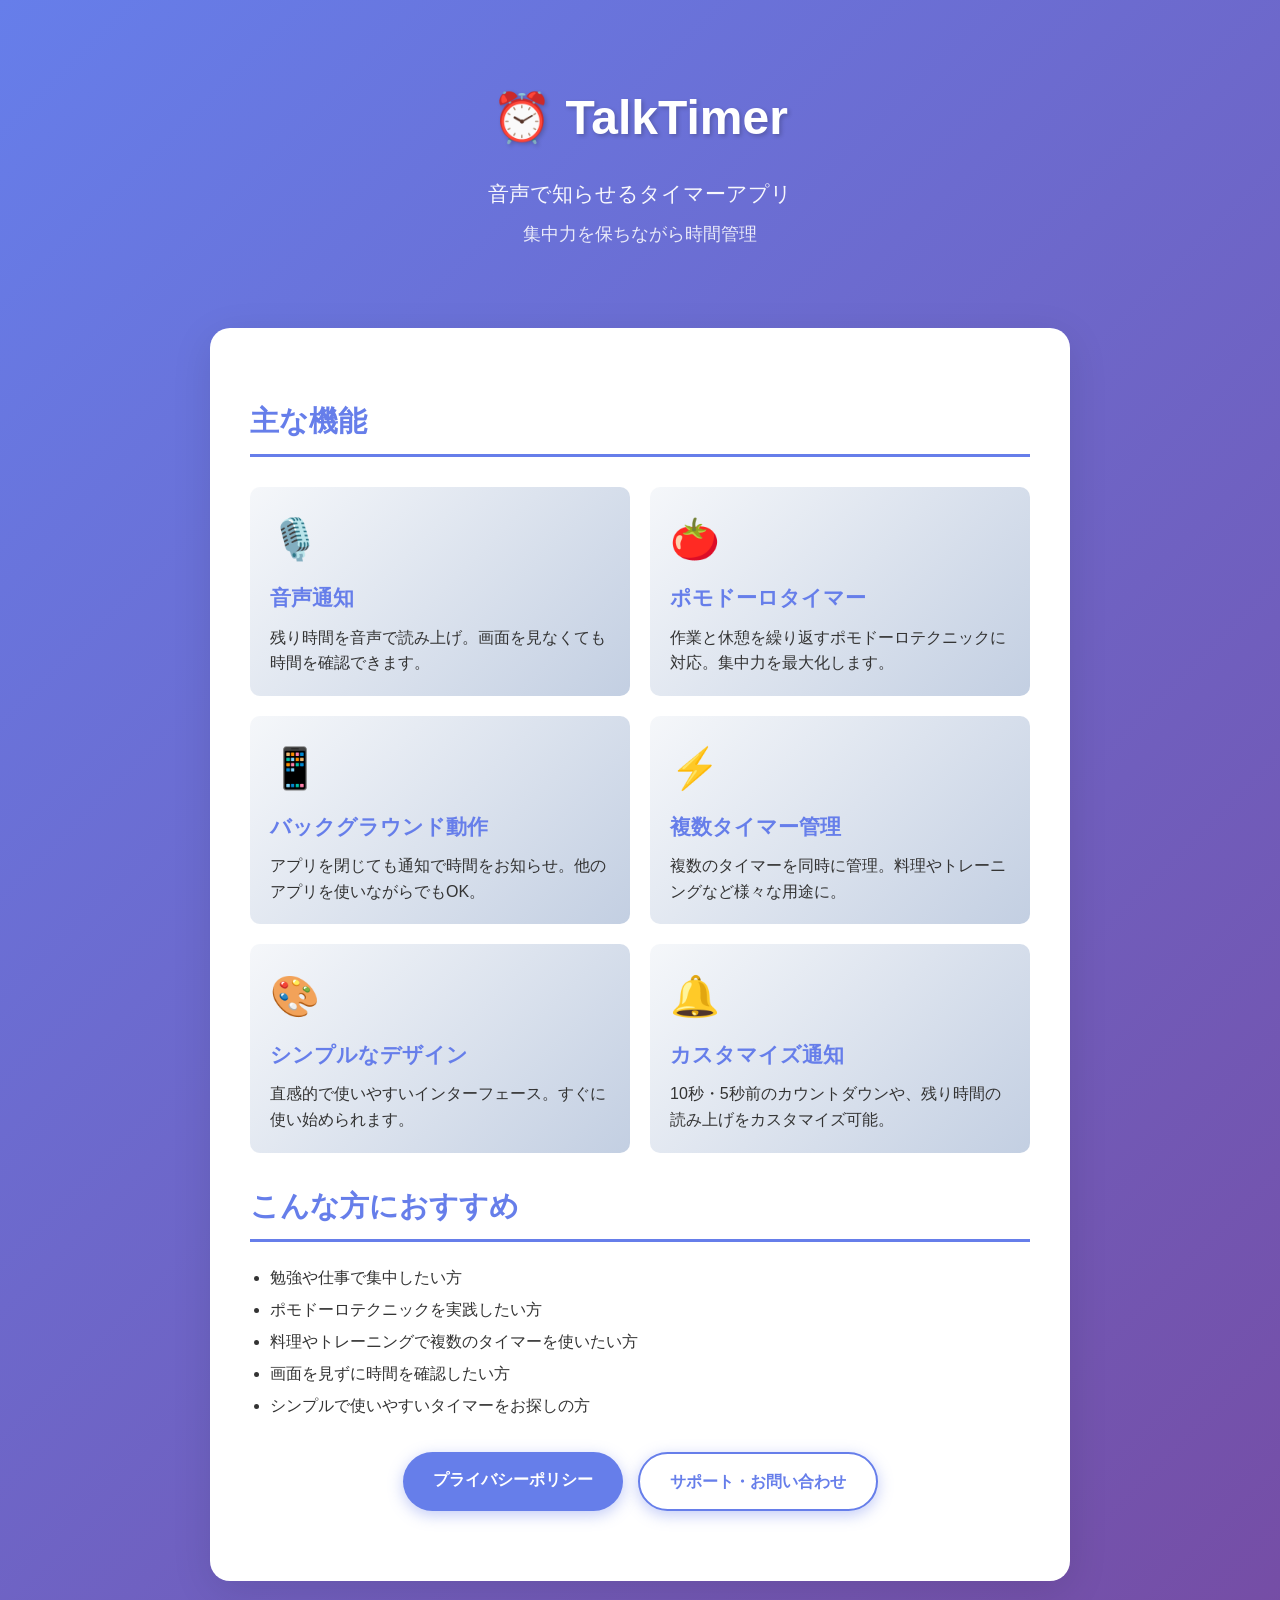
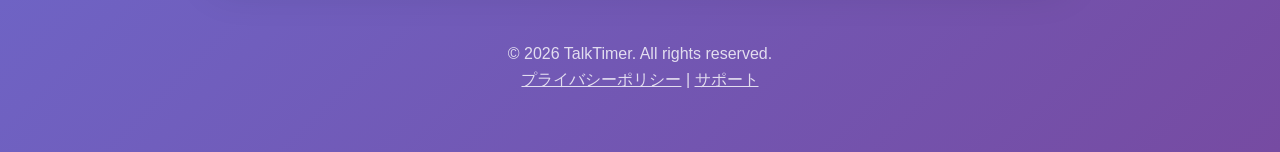
==== index.html @ 782fad0d "Initial commit" ====
<!DOCTYPE html>
<html lang="ja">

<head>
    <meta charset="UTF-8">
    <meta name="viewport" content="width=device-width, initial-scale=1.0">
    <title>TalkTimer - 音声タイマーアプリ</title>
    <style>
        * {
            margin: 0;
            padding: 0;
            box-sizing: border-box;
        }

        body {
            font-family: -apple-system, BlinkMacSystemFont, 'Segoe UI', 'Hiragino Sans', 'Hiragino Kaku Gothic ProN', Meiryo, sans-serif;
            line-height: 1.6;
            color: #333;
            background: linear-gradient(135deg, #667eea 0%, #764ba2 100%);
            min-height: 100vh;
        }

        .container {
            max-width: 900px;
            margin: 0 auto;
            padding: 20px;
        }

        header {
            text-align: center;
            padding: 60px 20px;
            color: white;
        }

        h1 {
            font-size: 3em;
            margin-bottom: 20px;
            text-shadow: 2px 2px 4px rgba(0, 0, 0, 0.2);
        }

        .tagline {
            font-size: 1.3em;
            opacity: 0.95;
            margin-bottom: 10px;
        }

        .subtitle {
            font-size: 1.1em;
            opacity: 0.85;
        }

        .content {
            background: white;
            border-radius: 20px;
            padding: 40px;
            margin: 20px 0;
            box-shadow: 0 10px 40px rgba(0, 0, 0, 0.1);
        }

        h2 {
            color: #667eea;
            margin: 30px 0 20px 0;
            font-size: 1.8em;
            border-bottom: 3px solid #667eea;
            padding-bottom: 10px;
        }

        .features {
            display: grid;
            grid-template-columns: repeat(auto-fit, minmax(250px, 1fr));
            gap: 20px;
            margin: 30px 0;
        }

        .feature {
            padding: 20px;
            border-radius: 10px;
            background: linear-gradient(135deg, #f5f7fa 0%, #c3cfe2 100%);
        }

        .feature h3 {
            color: #667eea;
            margin-bottom: 10px;
            font-size: 1.3em;
        }

        .feature-icon {
            font-size: 2.5em;
            margin-bottom: 10px;
        }

        .buttons {
            display: flex;
            gap: 15px;
            justify-content: center;
            flex-wrap: wrap;
            margin: 30px 0;
        }

        .button {
            display: inline-block;
            padding: 15px 30px;
            background: #667eea;
            color: white;
            text-decoration: none;
            border-radius: 50px;
            font-weight: bold;
            transition: all 0.3s;
            box-shadow: 0 4px 15px rgba(102, 126, 234, 0.4);
        }

        .button:hover {
            background: #764ba2;
            transform: translateY(-2px);
            box-shadow: 0 6px 20px rgba(102, 126, 234, 0.6);
        }

        .button.secondary {
            background: white;
            color: #667eea;
            border: 2px solid #667eea;
        }

        .button.secondary:hover {
            background: #667eea;
            color: white;
        }

        footer {
            text-align: center;
            padding: 40px 20px;
            color: white;
            opacity: 0.8;
        }

        footer a {
            color: white;
            text-decoration: underline;
        }

        @media (max-width: 600px) {
            h1 {
                font-size: 2em;
            }

            .content {
                padding: 20px;
            }

            .features {
                grid-template-columns: 1fr;
            }
        }
    </style>
</head>

<body>
    <div class="container">
        <header>
            <h1>⏰ TalkTimer</h1>
            <p class="tagline">音声で知らせるタイマーアプリ</p>
            <p class="subtitle">集中力を保ちながら時間管理</p>
        </header>

        <div class="content">
            <h2>主な機能</h2>
            <div class="features">
                <div class="feature">
                    <div class="feature-icon">🎙️</div>
                    <h3>音声通知</h3>
                    <p>残り時間を音声で読み上げ。画面を見なくても時間を確認できます。</p>
                </div>

                <div class="feature">
                    <div class="feature-icon">🍅</div>
                    <h3>ポモドーロタイマー</h3>
                    <p>作業と休憩を繰り返すポモドーロテクニックに対応。集中力を最大化します。</p>
                </div>

                <div class="feature">
                    <div class="feature-icon">📱</div>
                    <h3>バックグラウンド動作</h3>
                    <p>アプリを閉じても通知で時間をお知らせ。他のアプリを使いながらでもOK。</p>
                </div>

                <div class="feature">
                    <div class="feature-icon">⚡</div>
                    <h3>複数タイマー管理</h3>
                    <p>複数のタイマーを同時に管理。料理やトレーニングなど様々な用途に。</p>
                </div>

                <div class="feature">
                    <div class="feature-icon">🎨</div>
                    <h3>シンプルなデザイン</h3>
                    <p>直感的で使いやすいインターフェース。すぐに使い始められます。</p>
                </div>

                <div class="feature">
                    <div class="feature-icon">🔔</div>
                    <h3>カスタマイズ通知</h3>
                    <p>10秒・5秒前のカウントダウンや、残り時間の読み上げをカスタマイズ可能。</p>
                </div>
            </div>

            <h2>こんな方におすすめ</h2>
            <ul style="margin-left: 20px; line-height: 2;">
                <li>勉強や仕事で集中したい方</li>
                <li>ポモドーロテクニックを実践したい方</li>
                <li>料理やトレーニングで複数のタイマーを使いたい方</li>
                <li>画面を見ずに時間を確認したい方</li>
                <li>シンプルで使いやすいタイマーをお探しの方</li>
            </ul>

            <div class="buttons">
                <a href="privacy-policy.html" class="button">プライバシーポリシー</a>
                <a href="support.html" class="button secondary">サポート・お問い合わせ</a>
            </div>
        </div>

        <footer>
            <p>&copy; 2026 TalkTimer. All rights reserved.</p>
            <p><a href="privacy-policy.html">プライバシーポリシー</a> | <a href="support.html">サポート</a></p>
        </footer>
    </div>
</body>

</html>
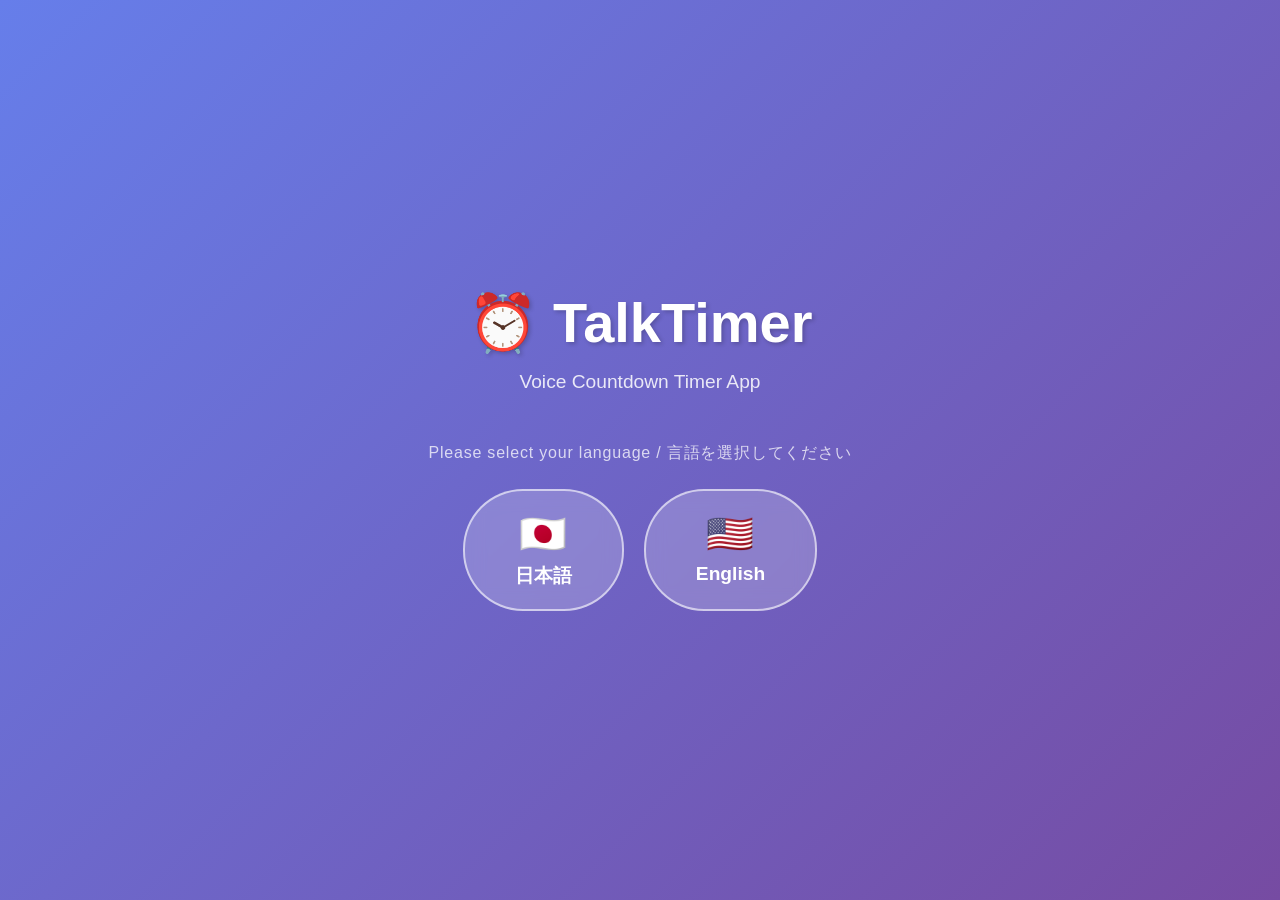
==== commit 5c960ff1: "一旦保存" ====
--- a/index.html
+++ b/index.html
@@ -1,10 +1,10 @@
 <!DOCTYPE html>
-<html lang="ja">
+<html lang="en">
 
 <head>
     <meta charset="UTF-8">
     <meta name="viewport" content="width=device-width, initial-scale=1.0">
-    <title>TalkTimer - 音声タイマーアプリ</title>
+    <title>TalkTimer</title>
     <style>
         * {
             margin: 0;
@@ -13,214 +13,89 @@
         }
 
         body {
-            font-family: -apple-system, BlinkMacSystemFont, 'Segoe UI', 'Hiragino Sans', 'Hiragino Kaku Gothic ProN', Meiryo, sans-serif;
-            line-height: 1.6;
-            color: #333;
+            font-family: -apple-system, BlinkMacSystemFont, 'Segoe UI', sans-serif;
             background: linear-gradient(135deg, #667eea 0%, #764ba2 100%);
             min-height: 100vh;
+            display: flex;
+            align-items: center;
+            justify-content: center;
         }
 
         .container {
-            max-width: 900px;
-            margin: 0 auto;
-            padding: 20px;
-        }
-
-        header {
             text-align: center;
-            padding: 60px 20px;
             color: white;
+            padding: 40px 20px;
         }
 
         h1 {
-            font-size: 3em;
-            margin-bottom: 20px;
+            font-size: 3.5em;
+            margin-bottom: 15px;
             text-shadow: 2px 2px 4px rgba(0, 0, 0, 0.2);
         }
 
-        .tagline {
-            font-size: 1.3em;
-            opacity: 0.95;
-            margin-bottom: 10px;
+        .subtitle {
+            font-size: 1.2em;
+            opacity: 0.85;
+            margin-bottom: 50px;
         }
 
-        .subtitle {
-            font-size: 1.1em;
-            opacity: 0.85;
+        .lang-label {
+            font-size: 1em;
+            opacity: 0.75;
+            margin-bottom: 25px;
+            letter-spacing: 0.05em;
         }
 
-        .content {
-            background: white;
-            border-radius: 20px;
-            padding: 40px;
-            margin: 20px 0;
-            box-shadow: 0 10px 40px rgba(0, 0, 0, 0.1);
+        .lang-buttons {
+            display: flex;
+            gap: 20px;
+            justify-content: center;
+            flex-wrap: wrap;
         }
 
-        h2 {
-            color: #667eea;
-            margin: 30px 0 20px 0;
-            font-size: 1.8em;
-            border-bottom: 3px solid #667eea;
-            padding-bottom: 10px;
+        .lang-button {
+            display: inline-block;
+            padding: 20px 50px;
+            background: rgba(255, 255, 255, 0.2);
+            color: white;
+            text-decoration: none;
+            border-radius: 60px;
+            font-size: 1.2em;
+            font-weight: bold;
+            border: 2px solid rgba(255, 255, 255, 0.6);
+            backdrop-filter: blur(10px);
+            transition: all 0.3s;
         }
 
-        .features {
-            display: grid;
-            grid-template-columns: repeat(auto-fit, minmax(250px, 1fr));
-            gap: 20px;
-            margin: 30px 0;
+        .lang-button:hover {
+            background: rgba(255, 255, 255, 0.35);
+            transform: translateY(-2px);
+            box-shadow: 0 8px 25px rgba(0, 0, 0, 0.2);
         }
 
-        .feature {
-            padding: 20px;
-            border-radius: 10px;
-            background: linear-gradient(135deg, #f5f7fa 0%, #c3cfe2 100%);
-        }
-
-        .feature h3 {
-            color: #667eea;
-            margin-bottom: 10px;
-            font-size: 1.3em;
-        }
-
-        .feature-icon {
-            font-size: 2.5em;
-            margin-bottom: 10px;
-        }
-
-        .buttons {
-            display: flex;
-            gap: 15px;
-            justify-content: center;
-            flex-wrap: wrap;
-            margin: 30px 0;
-        }
-
-        .button {
-            display: inline-block;
-            padding: 15px 30px;
-            background: #667eea;
-            color: white;
-            text-decoration: none;
-            border-radius: 50px;
-            font-weight: bold;
-            transition: all 0.3s;
-            box-shadow: 0 4px 15px rgba(102, 126, 234, 0.4);
-        }
-
-        .button:hover {
-            background: #764ba2;
-            transform: translateY(-2px);
-            box-shadow: 0 6px 20px rgba(102, 126, 234, 0.6);
-        }
-
-        .button.secondary {
-            background: white;
-            color: #667eea;
-            border: 2px solid #667eea;
-        }
-
-        .button.secondary:hover {
-            background: #667eea;
-            color: white;
-        }
-
-        footer {
-            text-align: center;
-            padding: 40px 20px;
-            color: white;
-            opacity: 0.8;
-        }
-
-        footer a {
-            color: white;
-            text-decoration: underline;
-        }
-
-        @media (max-width: 600px) {
-            h1 {
-                font-size: 2em;
-            }
-
-            .content {
-                padding: 20px;
-            }
-
-            .features {
-                grid-template-columns: 1fr;
-            }
+        .lang-button .flag {
+            display: block;
+            font-size: 2em;
+            margin-bottom: 6px;
         }
     </style>
 </head>
 
 <body>
     <div class="container">
-        <header>
-            <h1>⏰ TalkTimer</h1>
-            <p class="tagline">音声で知らせるタイマーアプリ</p>
-            <p class="subtitle">集中力を保ちながら時間管理</p>
-        </header>
-
-        <div class="content">
-            <h2>主な機能</h2>
-            <div class="features">
-                <div class="feature">
-                    <div class="feature-icon">🎙️</div>
-                    <h3>音声通知</h3>
-                    <p>残り時間を音声で読み上げ。画面を見なくても時間を確認できます。</p>
-                </div>
-
-                <div class="feature">
-                    <div class="feature-icon">🍅</div>
-                    <h3>ポモドーロタイマー</h3>
-                    <p>作業と休憩を繰り返すポモドーロテクニックに対応。集中力を最大化します。</p>
-                </div>
-
-                <div class="feature">
-                    <div class="feature-icon">📱</div>
-                    <h3>バックグラウンド動作</h3>
-                    <p>アプリを閉じても通知で時間をお知らせ。他のアプリを使いながらでもOK。</p>
-                </div>
-
-                <div class="feature">
-                    <div class="feature-icon">⚡</div>
-                    <h3>複数タイマー管理</h3>
-                    <p>複数のタイマーを同時に管理。料理やトレーニングなど様々な用途に。</p>
-                </div>
-
-                <div class="feature">
-                    <div class="feature-icon">🎨</div>
-                    <h3>シンプルなデザイン</h3>
-                    <p>直感的で使いやすいインターフェース。すぐに使い始められます。</p>
-                </div>
-
-                <div class="feature">
-                    <div class="feature-icon">🔔</div>
-                    <h3>カスタマイズ通知</h3>
-                    <p>10秒・5秒前のカウントダウンや、残り時間の読み上げをカスタマイズ可能。</p>
-                </div>
-            </div>
-
-            <h2>こんな方におすすめ</h2>
-            <ul style="margin-left: 20px; line-height: 2;">
-                <li>勉強や仕事で集中したい方</li>
-                <li>ポモドーロテクニックを実践したい方</li>
-                <li>料理やトレーニングで複数のタイマーを使いたい方</li>
-                <li>画面を見ずに時間を確認したい方</li>
-                <li>シンプルで使いやすいタイマーをお探しの方</li>
-            </ul>
-
-            <div class="buttons">
-                <a href="privacy-policy.html" class="button">プライバシーポリシー</a>
-                <a href="support.html" class="button secondary">サポート・お問い合わせ</a>
-            </div>
+        <h1>⏰ TalkTimer</h1>
+        <p class="subtitle">Voice Countdown Timer App</p>
+        <p class="lang-label">Please select your language / 言語を選択してください</p>
+        <div class="lang-buttons">
+            <a href="ja/" class="lang-button">
+                <span class="flag">🇯🇵</span>
+                日本語
+            </a>
+            <a href="en/" class="lang-button">
+                <span class="flag">🇺🇸</span>
+                English
+            </a>
         </div>
-
-        <footer>
-            <p>&copy; 2026 TalkTimer. All rights reserved.</p>
-            <p><a href="privacy-policy.html">プライバシーポリシー</a> | <a href="support.html">サポート</a></p>
-        </footer>
     </div>
 </body>
 
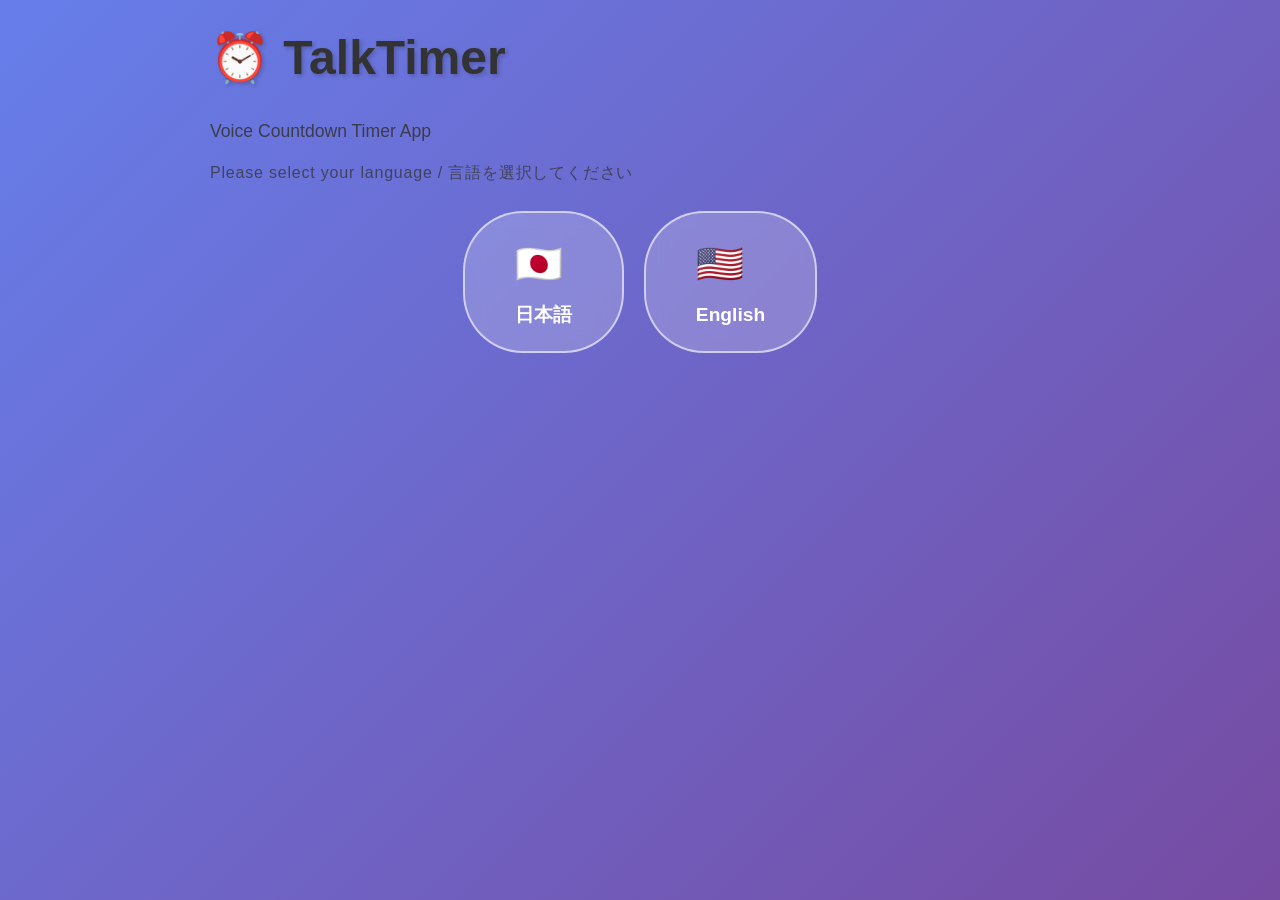
==== commit 70a9734e: "cssファイルに切り出し" ====
--- a/index.html
+++ b/index.html
@@ -5,80 +5,7 @@
     <meta charset="UTF-8">
     <meta name="viewport" content="width=device-width, initial-scale=1.0">
     <title>TalkTimer</title>
-    <style>
-        * {
-            margin: 0;
-            padding: 0;
-            box-sizing: border-box;
-        }
-
-        body {
-            font-family: -apple-system, BlinkMacSystemFont, 'Segoe UI', sans-serif;
-            background: linear-gradient(135deg, #667eea 0%, #764ba2 100%);
-            min-height: 100vh;
-            display: flex;
-            align-items: center;
-            justify-content: center;
-        }
-
-        .container {
-            text-align: center;
-            color: white;
-            padding: 40px 20px;
-        }
-
-        h1 {
-            font-size: 3.5em;
-            margin-bottom: 15px;
-            text-shadow: 2px 2px 4px rgba(0, 0, 0, 0.2);
-        }
-
-        .subtitle {
-            font-size: 1.2em;
-            opacity: 0.85;
-            margin-bottom: 50px;
-        }
-
-        .lang-label {
-            font-size: 1em;
-            opacity: 0.75;
-            margin-bottom: 25px;
-            letter-spacing: 0.05em;
-        }
-
-        .lang-buttons {
-            display: flex;
-            gap: 20px;
-            justify-content: center;
-            flex-wrap: wrap;
-        }
-
-        .lang-button {
-            display: inline-block;
-            padding: 20px 50px;
-            background: rgba(255, 255, 255, 0.2);
-            color: white;
-            text-decoration: none;
-            border-radius: 60px;
-            font-size: 1.2em;
-            font-weight: bold;
-            border: 2px solid rgba(255, 255, 255, 0.6);
-            backdrop-filter: blur(10px);
-            transition: all 0.3s;
-        }
-
-        .lang-button:hover {
-            background: rgba(255, 255, 255, 0.35);
-            transform: translateY(-2px);
-            box-shadow: 0 8px 25px rgba(0, 0, 0, 0.2);
-        }
-
-        .lang-button .flag {
-            display: block;
-            font-size: 2em;
-            margin-bottom: 6px;
-        }
-    </style>
+    <link rel="stylesheet" href="css/style.css">
 </head>
 
 <body>
@@ -87,11 +14,11 @@
         <p class="subtitle">Voice Countdown Timer App</p>
         <p class="lang-label">Please select your language / 言語を選択してください</p>
         <div class="lang-buttons">
-            <a href="ja/" class="lang-button">
+            <a href="ja/index.html" class="lang-button">
                 <span class="flag">🇯🇵</span>
                 日本語
             </a>
-            <a href="en/" class="lang-button">
+            <a href="en/index.html" class="lang-button">
                 <span class="flag">🇺🇸</span>
                 English
             </a>
--- a/css/style.css
+++ b/css/style.css
@@ -0,0 +1,263 @@
+* {
+  margin: 0;
+  padding: 0;
+  box-sizing: border-box;
+}
+
+body {
+  font-family:
+    -apple-system, BlinkMacSystemFont, "Segoe UI", "Hiragino Sans",
+    "Hiragino Kaku Gothic ProN", Meiryo, sans-serif;
+  line-height: 1.6;
+  color: #333;
+  background: linear-gradient(135deg, #667eea 0%, #764ba2 100%);
+  min-height: 100vh;
+}
+
+.container {
+  max-width: 900px;
+  margin: 0 auto;
+  padding: 20px;
+}
+
+.lang-switcher {
+  text-align: right;
+  padding: 10px 0;
+}
+
+.lang-switcher a {
+  color: rgba(255, 255, 255, 0.8);
+  text-decoration: none;
+  font-size: 0.9em;
+  border: 1px solid rgba(255, 255, 255, 0.5);
+  padding: 4px 12px;
+  border-radius: 20px;
+  transition: all 0.3s;
+}
+
+.lang-switcher a:hover {
+  background: rgba(255, 255, 255, 0.2);
+  color: white;
+}
+
+header {
+  text-align: center;
+  padding: 50px 20px 60px;
+  color: white;
+}
+
+h1 {
+  font-size: 3em;
+  margin-bottom: 20px;
+  text-shadow: 2px 2px 4px rgba(0, 0, 0, 0.2);
+}
+
+.tagline {
+  font-size: 1.3em;
+  opacity: 0.95;
+  margin-bottom: 10px;
+}
+
+.subtitle {
+  font-size: 1.1em;
+  opacity: 0.85;
+}
+
+.content {
+  background: white;
+  border-radius: 20px;
+  padding: 40px;
+  margin: 20px 0;
+  box-shadow: 0 10px 40px rgba(0, 0, 0, 0.1);
+}
+
+h2 {
+  color: #667eea;
+  margin: 30px 0 20px 0;
+  font-size: 1.8em;
+  border-bottom: 3px solid #667eea;
+  padding-bottom: 10px;
+}
+
+h3 {
+  color: #667eea;
+  margin-bottom: 10px;
+  font-size: 1.3em;
+}
+
+.features {
+  display: grid;
+  grid-template-columns: repeat(auto-fit, minmax(250px, 1fr));
+  gap: 20px;
+  margin: 30px 0;
+}
+
+.feature {
+  padding: 20px;
+  border-radius: 10px;
+  background: linear-gradient(135deg, #f5f7fa 0%, #c3cfe2 100%);
+}
+
+.feature-icon {
+  font-size: 2.5em;
+  margin-bottom: 10px;
+}
+
+.buttons {
+  display: flex;
+  gap: 15px;
+  justify-content: center;
+  flex-wrap: wrap;
+  margin: 30px 0;
+}
+
+.button {
+  display: inline-block;
+  padding: 15px 30px;
+  background: #667eea;
+  color: white;
+  text-decoration: none;
+  border-radius: 50px;
+  font-weight: bold;
+  transition: all 0.3s;
+  box-shadow: 0 4px 15px rgba(102, 126, 234, 0.4);
+}
+
+.button:hover {
+  background: #764ba2;
+  transform: translateY(-2px);
+  box-shadow: 0 6px 20px rgba(102, 126, 234, 0.6);
+}
+
+.button.secondary {
+  background: white;
+  color: #667eea;
+  border: 2px solid #667eea;
+}
+
+.button.secondary:hover {
+  background: #667eea;
+  color: white;
+}
+
+/* FAQ和Support ページ共通 */
+.faq-item {
+  margin-bottom: 30px;
+  padding: 20px;
+  background: #f8f9fa;
+  border-radius: 10px;
+}
+
+.faq-question {
+  font-weight: bold;
+  color: #667eea;
+  margin-bottom: 10px;
+  font-size: 1.1em;
+}
+
+.faq-answer {
+  color: #555;
+}
+
+.contact-box {
+  background: linear-gradient(135deg, #f5f7fa 0%, #c3cfe2 100%);
+  padding: 30px;
+  border-radius: 10px;
+  margin: 30px 0;
+  text-align: center;
+}
+
+.contact-box h3 {
+  color: #667eea;
+  margin-bottom: 15px;
+}
+
+/* Privacy Policy ページ */
+p,
+li {
+  margin-bottom: 15px;
+}
+
+ul {
+  margin-left: 30px;
+}
+
+.last-updated {
+  color: #666;
+  font-style: italic;
+  margin-bottom: 30px;
+}
+
+/* Support ページ固有 */
+.support-links ul {
+  margin-left: 20px;
+  margin-bottom: 15px;
+}
+
+footer {
+  text-align: center;
+  padding: 40px 20px;
+  color: white;
+  opacity: 0.8;
+}
+
+footer a {
+  color: white;
+  text-decoration: underline;
+}
+
+/* 言語選択ページ */
+.lang-label {
+  font-size: 1em;
+  opacity: 0.75;
+  margin-bottom: 25px;
+  letter-spacing: 0.05em;
+}
+
+.lang-buttons {
+  display: flex;
+  gap: 20px;
+  justify-content: center;
+  flex-wrap: wrap;
+}
+
+.lang-button {
+  display: inline-block;
+  padding: 20px 50px;
+  background: rgba(255, 255, 255, 0.2);
+  color: white;
+  text-decoration: none;
+  border-radius: 60px;
+  font-size: 1.2em;
+  font-weight: bold;
+  border: 2px solid rgba(255, 255, 255, 0.6);
+  backdrop-filter: blur(10px);
+  transition: all 0.3s;
+}
+
+.lang-button:hover {
+  background: rgba(255, 255, 255, 0.35);
+  transform: translateY(-2px);
+  box-shadow: 0 8px 25px rgba(0, 0, 0, 0.2);
+}
+
+.lang-button .flag {
+  display: block;
+  font-size: 2em;
+  margin-bottom: 6px;
+}
+
+/* レスポンシブ */
+@media (max-width: 600px) {
+  h1 {
+    font-size: 2em;
+  }
+
+  .content {
+    padding: 20px;
+  }
+
+  .features {
+    grid-template-columns: 1fr;
+  }
+}
